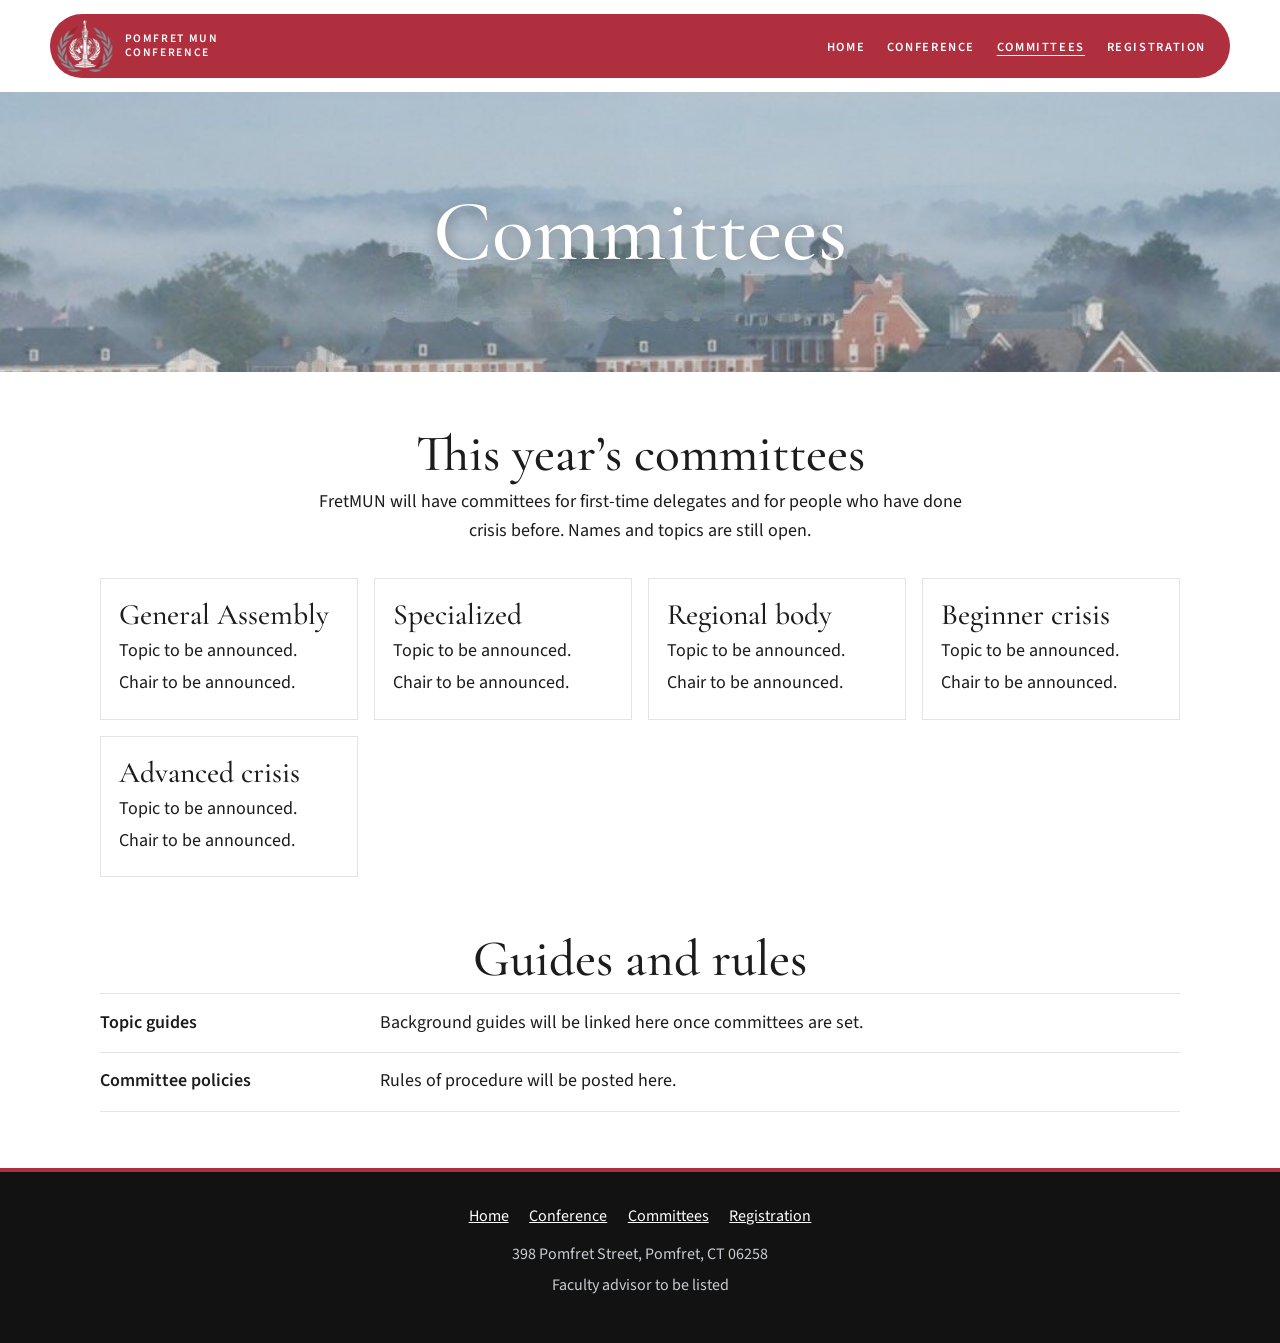
==== committees.html @ eb7f8157 "Add the first FretMUN site so it can be edited on GitHub Pages. The pages follow the Loomis conferen" ====
<!DOCTYPE html>
<html lang="en">
<head>
  <meta charset="utf-8">
  <meta name="viewport" content="width=device-width, initial-scale=1">
  <title>Committees — FretMUN</title>
  <meta name="description" content="Committees at FretMUN, Pomfret School’s Model UN conference.">
  <link rel="icon" href="images/logo.png">
  <link rel="preconnect" href="https://fonts.googleapis.com">
  <link rel="preconnect" href="https://fonts.gstatic.com" crossorigin>
  <link href="https://fonts.googleapis.com/css2?family=Cormorant+Garamond:wght@500;600&family=Source+Sans+3:wght@400;600&display=swap" rel="stylesheet">
  <link rel="stylesheet" href="css/styles.css">
  <script>document.documentElement.classList.add("js");</script>
</head>
<body>
  <a class="skip" href="#content">Skip to content</a>
  <nav class="bar bar-static" aria-label="Primary">
    <a class="brand" href="index.html">
      <img src="images/logo.png" alt="" width="52" height="49">
      <span class="brand-name">Pomfret MUN<br>Conference</span>
    </a>
    <button class="menu-toggle" type="button" aria-expanded="false" aria-controls="nav-links">Menu</button>
    <ul class="nav-links" id="nav-links">
      <li><a href="index.html">Home</a></li>
      <li><a href="conference.html">Conference</a></li>
      <li><a href="committees.html" aria-current="page">Committees</a></li>
      <li><a href="registration.html">Registration</a></li>
    </ul>
  </nav>
  <header class="page-hero">
    <h1>Committees</h1>
  </header>

  <main id="content">
    <section class="section wrap">
      <h2>This year’s committees</h2>
      <p class="dek">FretMUN will have committees for first-time delegates and for people who have done crisis before. Names and topics are still open.</p>
      <!-- Replace each card's heading with the committee name, then add the topic and the chair. -->
      <ul class="committees">
        <li>
          <h3>General Assembly</h3>
          <p>Topic to be announced.</p>
          <p>Chair to be announced.</p>
        </li>
        <li>
          <h3>Specialized</h3>
          <p>Topic to be announced.</p>
          <p>Chair to be announced.</p>
        </li>
        <li>
          <h3>Regional body</h3>
          <p>Topic to be announced.</p>
          <p>Chair to be announced.</p>
        </li>
        <li>
          <h3>Beginner crisis</h3>
          <p>Topic to be announced.</p>
          <p>Chair to be announced.</p>
        </li>
        <li>
          <h3>Advanced crisis</h3>
          <p>Topic to be announced.</p>
          <p>Chair to be announced.</p>
        </li>
      </ul>
    </section>

    <section class="section wrap">
      <h2>Guides and rules</h2>
      <ul class="stack">
        <li>
          <strong>Topic guides</strong>
          <span>Background guides will be linked here once committees are set.</span>
        </li>
        <li>
          <strong>Committee policies</strong>
          <span>Rules of procedure will be posted here.</span>
        </li>
      </ul>
    </section>
  </main>

  <footer class="site-footer">
    <nav aria-label="Footer">
      <a href="index.html">Home</a>
      <a href="conference.html">Conference</a>
      <a href="committees.html">Committees</a>
      <a href="registration.html">Registration</a>
    </nav>
    <p>398 Pomfret Street, Pomfret, CT 06258</p>
    <p>Faculty advisor to be listed</p>
  </footer>
  <script src="js/nav.js"></script>
</body>
</html>
---- css/styles.css ----
:root {
  --crimson: #af2f3e;
  --crimson-dark: #8c2432;
  --black: #121212;
  --ink: #1c1c1c;
  --silver: #c8ccd0;
  --line: #e2e4e6;
  --white: #fff;
  --serif: "Cormorant Garamond", Georgia, "Times New Roman", serif;
  --sans: "Source Sans 3", "Segoe UI", sans-serif;
  --wrap: 1080px;
  --bar: min(1180px, calc(100% - 2.5rem));
}

*,
*::before,
*::after {
  box-sizing: border-box;
}

body {
  margin: 0;
  background: var(--white);
  color: var(--ink);
  font-family: var(--sans);
  font-size: 1.125rem;
  line-height: 1.6;
}

img {
  max-width: 100%;
  display: block;
}

h1,
h2,
h3 {
  font-family: var(--serif);
  font-weight: 500;
  line-height: 1.05;
}

a {
  color: var(--crimson-dark);
}

a:hover {
  color: var(--crimson);
}

a:focus-visible,
button:focus-visible {
  outline: 2px solid var(--crimson);
  outline-offset: 3px;
}

.skip {
  position: absolute;
  left: 1rem;
  top: -4rem;
  background: var(--white);
  color: var(--black);
  padding: 0.5rem 1rem;
  z-index: 5;
}

.skip:focus {
  top: 1rem;
}

.wrap {
  width: min(var(--wrap), calc(100% - 3rem));
  margin-inline: auto;
}

.bar {
  position: relative;
  z-index: 2;
  display: flex;
  align-items: center;
  justify-content: space-between;
  gap: 1rem;
  width: var(--bar);
  margin: -2.15rem auto 0;
  padding: 0.4rem 1.15rem 0.4rem 0.45rem;
  background: var(--crimson);
  color: var(--white);
  border-radius: 999px;
}

.bar a {
  color: var(--white);
  text-decoration: none;
}

.bar a:focus-visible,
.bar button:focus-visible {
  outline-color: var(--white);
}

.brand {
  display: flex;
  align-items: center;
  gap: 0.75rem;
}

.brand img {
  height: 52px;
  width: auto;
}

.brand-name {
  font-size: 0.72rem;
  font-weight: 600;
  letter-spacing: 0.14em;
  text-transform: uppercase;
  line-height: 1.25;
}

.menu-toggle {
  display: none;
  margin-left: auto;
  background: transparent;
  color: var(--white);
  border: 1px solid rgba(255, 255, 255, 0.75);
  border-radius: 999px;
  font: inherit;
  font-size: 0.72rem;
  font-weight: 600;
  letter-spacing: 0.14em;
  text-transform: uppercase;
  padding: 0.45rem 0.85rem;
}

.nav-links {
  display: flex;
  flex-wrap: wrap;
  justify-content: flex-end;
  gap: 0.35rem 1.35rem;
  list-style: none;
  margin: 0;
  padding: 0.35rem 0.35rem 0.35rem 0;
}

.nav-links a {
  font-size: 0.78rem;
  font-weight: 600;
  letter-spacing: 0.13em;
  text-transform: uppercase;
}

.nav-links a[aria-current="page"] {
  text-decoration: underline;
  text-underline-offset: 0.35em;
}

.vista {
  width: 100%;
  height: 36vh;
  min-height: 200px;
  object-fit: cover;
  object-position: center 42%;
}

.hall,
.page-hero {
  display: grid;
  place-items: center;
  text-align: center;
  color: var(--white);
  background: #7f96a6 url("../images/campus-hall.jpg") center 42% / cover no-repeat;
}

.hall {
  min-height: 58vh;
  margin-top: -2.4rem;
  padding: 7rem 1.25rem 4.5rem;
}

.wordmark {
  margin: 0;
  font-size: clamp(3.5rem, 11vw, 7.6rem);
  font-weight: 500;
  letter-spacing: 0.14em;
  text-indent: 0.14em;
  line-height: 0.85;
  text-shadow: 0 2px 18px rgba(0, 0, 0, 0.28);
}

.wordmark-date {
  margin: 1.1rem 0 0;
  font-size: 0.95rem;
  font-weight: 600;
  letter-spacing: 0.26em;
  text-indent: 0.26em;
  text-transform: uppercase;
  text-shadow: 0 1px 10px rgba(0, 0, 0, 0.35);
}

.bar-static {
  margin: 0.85rem auto 0;
}

.page-hero {
  min-height: 280px;
  margin-top: 0.85rem;
  padding: 3rem 1.25rem;
}

.page-hero h1 {
  margin: 0;
  font-size: clamp(3rem, 7vw, 5.4rem);
  text-shadow: 0 2px 16px rgba(0, 0, 0, 0.35);
}

.intro {
  text-align: center;
  padding: 4.5rem 0 4rem;
}

.intro .lede {
  font-family: var(--serif);
  font-size: clamp(1.65rem, 2.6vw, 2.15rem);
  line-height: 1.3;
  max-width: 22em;
  margin: 0 auto 1.4rem;
}

.intro .when {
  margin: 0 0 1rem;
  font-family: var(--serif);
  font-size: clamp(1.8rem, 3vw, 2.4rem);
  font-weight: 600;
}

.intro .note {
  max-width: 38em;
  margin: 0 auto;
  color: #333;
}

.about {
  background: var(--black);
  color: var(--white);
  padding: 4.5rem 0;
}

.about .wrap {
  display: grid;
  grid-template-columns: minmax(12rem, 0.8fr) 1.4fr;
  gap: 2rem 4rem;
  align-items: start;
}

.about h2 {
  margin: 0;
  font-size: clamp(2.7rem, 5vw, 4.4rem);
  color: var(--white);
}

.about p {
  margin: 0;
  max-width: 42em;
  color: var(--silver);
}

.invite {
  background: var(--crimson);
  color: var(--white);
  text-align: center;
  padding: 4rem 0;
}

.invite h2 {
  margin: 0 0 0.6rem;
  font-size: clamp(2.4rem, 4vw, 3.4rem);
}

.invite p {
  margin: 0 auto 1.4rem;
  max-width: 34em;
}

.button {
  display: inline-block;
  background: var(--black);
  color: var(--white);
  text-decoration: none;
  font-weight: 600;
  padding: 0.8rem 1.2rem;
  border-radius: 4px;
}

.button:hover {
  background: #2a2a2a;
  color: var(--white);
}

.button:focus-visible {
  outline-color: var(--white);
}

.team {
  padding: 4.5rem 0 5rem;
}

.team h2,
.section h2 {
  margin: 0 0 0.4rem;
  font-size: clamp(2.4rem, 4vw, 3.4rem);
  text-align: center;
}

.team .dek,
.section .dek {
  margin: 0 auto 2rem;
  max-width: 38em;
  text-align: center;
}

.roster {
  display: grid;
  grid-template-columns: repeat(auto-fit, minmax(240px, 1fr));
  gap: 1rem;
  list-style: none;
  margin: 0;
  padding: 0;
}

.roster li {
  background: var(--black);
  color: var(--white);
  padding: 1.4rem 1.1rem 1.25rem;
  min-height: 9rem;
}

.roster h3 {
  margin: 0 0 0.7rem;
  font-size: 1.55rem;
  line-height: 1.1;
  color: var(--white);
  text-wrap: balance;
}

.roster p {
  margin: 0;
  color: var(--silver);
}

.section {
  padding: 3.5rem 0;
}

.section + .section {
  padding-top: 0;
}

.stack {
  list-style: none;
  margin: 0;
  padding: 0;
  border-top: 1px solid var(--line);
}

.stack li {
  display: grid;
  grid-template-columns: minmax(9rem, 16rem) 1fr;
  gap: 0.5rem 1.5rem;
  padding: 0.9rem 0;
  border-bottom: 1px solid var(--line);
}

.stack strong {
  font-weight: 600;
}

table {
  width: 100%;
  border-collapse: collapse;
}

caption {
  caption-side: bottom;
  text-align: left;
  padding-top: 0.75rem;
  color: #444;
  font-size: 1rem;
}

th,
td {
  text-align: left;
  padding: 0.75rem 0.4rem;
  border-bottom: 1px solid var(--line);
  vertical-align: top;
}

th {
  font-weight: 600;
  color: var(--crimson-dark);
}

.committees {
  display: grid;
  grid-template-columns: repeat(auto-fit, minmax(240px, 1fr));
  gap: 1rem;
  list-style: none;
  margin: 0;
  padding: 0;
}

.committees li {
  border: 1px solid var(--line);
  padding: 1.25rem 1.1rem 1.1rem;
}

.committees h3 {
  margin: 0 0 0.45rem;
  font-size: 1.85rem;
}

.committees p {
  margin: 0.2rem 0;
}

.site-footer {
  background: var(--black);
  color: var(--silver);
  text-align: center;
  padding: 2rem 1.25rem 2.4rem;
  border-top: 4px solid var(--crimson);
  font-size: 1rem;
}

.site-footer p {
  margin: 0.35rem 0;
}

.site-footer a {
  color: var(--white);
}

.site-footer nav {
  margin-bottom: 0.8rem;
}

.site-footer nav a {
  margin: 0 0.55rem;
}

@media (max-width: 760px) {
  .js .menu-toggle {
    display: inline-flex;
  }

  .js .nav-links {
    display: none;
    width: 100%;
    flex-direction: column;
    align-items: flex-start;
    padding: 0.2rem 0.6rem 0.7rem;
  }

  .js .nav-links.is-open {
    display: flex;
  }

  .bar:has(.is-open) {
    border-radius: 1.4rem;
    align-items: flex-start;
    flex-wrap: wrap;
  }

  .about .wrap,
  .stack li {
    grid-template-columns: 1fr;
  }

  .hall {
    margin-top: 0;
    min-height: 70vh;
    padding-top: 4.5rem;
  }

  .bar {
    margin-top: 0.75rem;
  }

  .wordmark {
    letter-spacing: 0.06em;
    text-indent: 0.06em;
  }
}


@media (prefers-reduced-motion: reduce) {
  * {
    scroll-behavior: auto;
  }
}
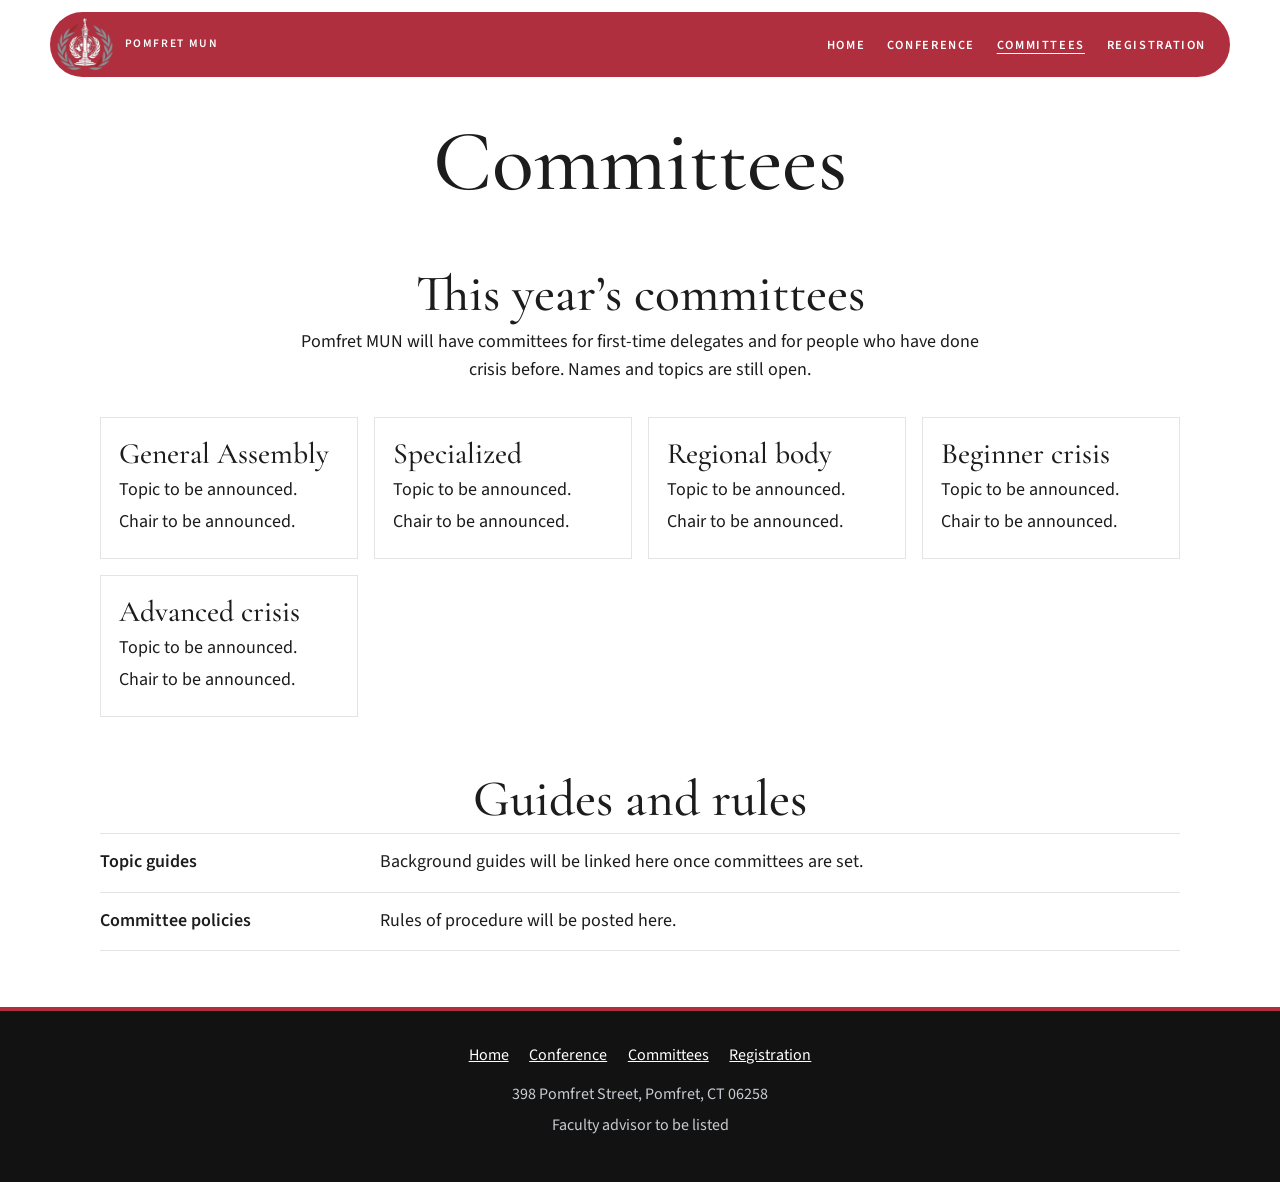
==== commit 5acd808c: "Call the site Pomfret MUN and use one campus photo. The name is still temporary. The red bar sits on" ====
--- a/committees.html
+++ b/committees.html
@@ -3,8 +3,8 @@
 <head>
   <meta charset="utf-8">
   <meta name="viewport" content="width=device-width, initial-scale=1">
-  <title>Committees — FretMUN</title>
-  <meta name="description" content="Committees at FretMUN, Pomfret School’s Model UN conference.">
+  <title>Committees — Pomfret MUN</title>
+  <meta name="description" content="Committees at Pomfret MUN, Pomfret School’s Model UN conference.">
   <link rel="icon" href="images/logo.png">
   <link rel="preconnect" href="https://fonts.googleapis.com">
   <link rel="preconnect" href="https://fonts.gstatic.com" crossorigin>
@@ -14,10 +14,10 @@
 </head>
 <body>
   <a class="skip" href="#content">Skip to content</a>
-  <nav class="bar bar-static" aria-label="Primary">
+  <nav class="bar" aria-label="Primary">
     <a class="brand" href="index.html">
       <img src="images/logo.png" alt="" width="52" height="49">
-      <span class="brand-name">Pomfret MUN<br>Conference</span>
+      <span class="brand-name">Pomfret MUN</span>
     </a>
     <button class="menu-toggle" type="button" aria-expanded="false" aria-controls="nav-links">Menu</button>
     <ul class="nav-links" id="nav-links">
@@ -34,7 +34,7 @@
   <main id="content">
     <section class="section wrap">
       <h2>This year’s committees</h2>
-      <p class="dek">FretMUN will have committees for first-time delegates and for people who have done crisis before. Names and topics are still open.</p>
+      <p class="dek">Pomfret MUN will have committees for first-time delegates and for people who have done crisis before. Names and topics are still open.</p>
       <!-- Replace each card's heading with the committee name, then add the topic and the chair. -->
       <ul class="committees">
         <li>
--- a/css/styles.css
+++ b/css/styles.css
@@ -81,7 +81,7 @@
   justify-content: space-between;
   gap: 1rem;
   width: var(--bar);
-  margin: -2.15rem auto 0;
+  margin: 0.75rem auto 0;
   padding: 0.4rem 1.15rem 0.4rem 0.45rem;
   background: var(--crimson);
   color: var(--white);
@@ -154,36 +154,54 @@
   text-underline-offset: 0.35em;
 }
 
-.vista {
+.hero {
+  position: relative;
+  display: grid;
+  place-items: center;
+  min-height: 78vh;
+  overflow: hidden;
+  color: var(--white);
+  text-align: center;
+  background: #7f96a6;
+}
+
+.hero .bar {
+  position: absolute;
+  top: 0.85rem;
+  left: 0;
+  right: 0;
+  margin: 0 auto;
+}
+
+.hero-media,
+.hero-media img,
+.hero-media video {
+  position: absolute;
+  inset: 0;
   width: 100%;
-  height: 36vh;
-  min-height: 200px;
+  height: 100%;
+}
+
+.hero-media img,
+.hero-media video {
   object-fit: cover;
   object-position: center 42%;
 }
 
-.hall,
-.page-hero {
-  display: grid;
-  place-items: center;
-  text-align: center;
-  color: var(--white);
-  background: #7f96a6 url("../images/campus-hall.jpg") center 42% / cover no-repeat;
-}
-
-.hall {
-  min-height: 58vh;
-  margin-top: -2.4rem;
-  padding: 7rem 1.25rem 4.5rem;
+.hero-copy {
+  position: relative;
+  z-index: 1;
+  padding: 3rem 1.25rem;
 }
 
 .wordmark {
   margin: 0;
-  font-size: clamp(3.5rem, 11vw, 7.6rem);
+  font-size: clamp(2.8rem, 8vw, 6.4rem);
   font-weight: 500;
-  letter-spacing: 0.14em;
-  text-indent: 0.14em;
-  line-height: 0.85;
+  letter-spacing: 0.08em;
+  text-indent: 0.08em;
+  line-height: 0.9;
+  text-transform: uppercase;
   text-shadow: 0 2px 18px rgba(0, 0, 0, 0.28);
 }
 
@@ -197,20 +215,14 @@
   text-shadow: 0 1px 10px rgba(0, 0, 0, 0.35);
 }
 
-.bar-static {
-  margin: 0.85rem auto 0;
-}
-
 .page-hero {
-  min-height: 280px;
-  margin-top: 0.85rem;
-  padding: 3rem 1.25rem;
+  padding: 2.5rem 1.25rem 0.25rem;
+  text-align: center;
 }
 
 .page-hero h1 {
   margin: 0;
   font-size: clamp(3rem, 7vw, 5.4rem);
-  text-shadow: 0 2px 16px rgba(0, 0, 0, 0.35);
 }
 
 .intro {
@@ -476,19 +488,17 @@
     grid-template-columns: 1fr;
   }
 
-  .hall {
-    margin-top: 0;
+  .bar {
+    margin: 0.75rem auto 0;
+  }
+
+  .hero {
     min-height: 70vh;
-    padding-top: 4.5rem;
-  }
-
-  .bar {
-    margin-top: 0.75rem;
   }
 
   .wordmark {
-    letter-spacing: 0.06em;
-    text-indent: 0.06em;
+    letter-spacing: 0.04em;
+    text-indent: 0.04em;
   }
 }
 
